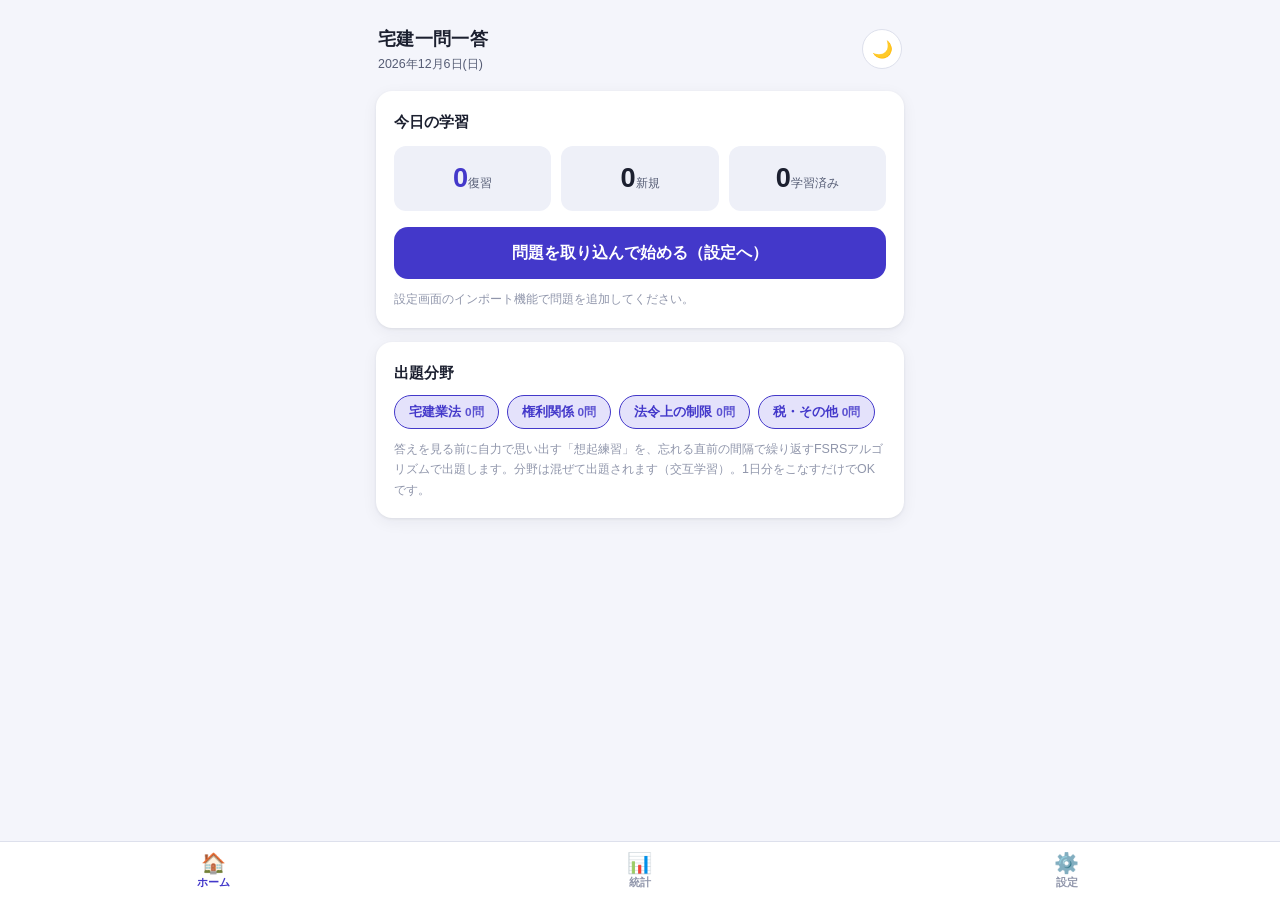
==== index.html @ 61429b27 "テーマ別学習モードを追加（章・節を選んで集中演習） - 教材情報JSONで章(民法総則・物権など)・節(意思表示・代理など)を全カードに付与 - ホームに「テーマを絞って学習する」ボタンとテーマ選択画" ====
<!DOCTYPE html>
<html lang="ja">
<head>
<meta charset="UTF-8">
<meta name="viewport" content="width=device-width, initial-scale=1.0, viewport-fit=cover">
<meta name="theme-color" content="#4338ca">
<title>宅建一問一答</title>
<link rel="manifest" href="manifest.json">
<link rel="icon" href="icon.svg" type="image/svg+xml">
<link rel="apple-touch-icon" href="icon.svg">
<style>
:root {
  --bg: #f4f5fb;
  --surface: #ffffff;
  --surface2: #eef0f8;
  --ink: #1c2030;
  --ink2: #565d75;
  --ink3: #9096ab;
  --brand: #4338ca;
  --brand-ink: #ffffff;
  --brand-soft: #e4e2fb;
  --good: #157347;
  --good-soft: #d9f2e5;
  --bad: #b3261e;
  --bad-soft: #fbe2e0;
  --line: #dde0ec;
  --shadow: 0 1px 3px rgba(28,32,48,.08), 0 4px 16px rgba(28,32,48,.06);
  --radius: 16px;
}
:root[data-mode="dark"] {
  --bg: #12141c;
  --surface: #1c1f2b;
  --surface2: #262a3a;
  --ink: #eceef6;
  --ink2: #a8aec4;
  --ink3: #6b7189;
  --brand: #8b85f4;
  --brand-ink: #14122e;
  --brand-soft: #2d2a55;
  --good: #4fc98b;
  --good-soft: #17362a;
  --bad: #f2867e;
  --bad-soft: #46211f;
  --line: #333850;
  --shadow: 0 1px 3px rgba(0,0,0,.4);
}
* { margin: 0; padding: 0; box-sizing: border-box; -webkit-tap-highlight-color: transparent; }
html { font-size: 16px; }
body {
  font-family: -apple-system, BlinkMacSystemFont, "Hiragino Sans", "Noto Sans JP", "Yu Gothic UI", sans-serif;
  background: var(--bg);
  color: var(--ink);
  line-height: 1.65;
  min-height: 100dvh;
}
#app { max-width: 560px; margin: 0 auto; padding: 16px 16px calc(84px + env(safe-area-inset-bottom)); }
.view { display: none; }
.view.active { display: block; animation: fadein .18s ease; }
@keyframes fadein { from { opacity: 0; transform: translateY(4px); } to { opacity: 1; transform: none; } }

.appbar { display: flex; align-items: center; justify-content: space-between; padding: 8px 2px 16px; }
.appbar h1 { font-size: 1.15rem; font-weight: 700; letter-spacing: .02em; }
.appbar .sub { font-size: .78rem; color: var(--ink2); }
#modeBtn { background: var(--surface); border: 1px solid var(--line); border-radius: 50%; width: 40px; height: 40px; font-size: 1.05rem; cursor: pointer; }

.card { background: var(--surface); border-radius: var(--radius); box-shadow: var(--shadow); padding: 18px; margin-bottom: 14px; }
.card h2 { font-size: .95rem; font-weight: 700; margin-bottom: 10px; }
.muted { color: var(--ink2); font-size: .85rem; }
.small { font-size: .78rem; color: var(--ink3); }

.today-grid { display: flex; gap: 10px; margin: 12px 0 16px; }
.stat-tile { flex: 1; background: var(--surface2); border-radius: 12px; padding: 10px 12px; text-align: center; }
.stat-tile .num { font-size: 1.7rem; font-weight: 800; font-variant-numeric: tabular-nums; }
.stat-tile .lbl { font-size: .74rem; color: var(--ink2); }
.stat-tile.due .num { color: var(--brand); }

.btn {
  display: block; width: 100%; border: none; border-radius: 14px;
  padding: 15px; font-size: 1.02rem; font-weight: 700; cursor: pointer;
  font-family: inherit; transition: transform .06s ease, opacity .15s;
}
.btn:active { transform: scale(.985); }
.btn:disabled { opacity: .45; cursor: default; }
.btn-primary { background: var(--brand); color: var(--brand-ink); }
.btn-ghost { background: var(--surface2); color: var(--ink); }
.btn-row { display: flex; gap: 10px; }
.btn-row .btn { flex: 1; }

.chips { display: flex; flex-wrap: wrap; gap: 8px; }
.chip {
  border: 1.5px solid var(--line); background: var(--surface); color: var(--ink2);
  border-radius: 999px; padding: 7px 14px; font-size: .84rem; font-weight: 600;
  cursor: pointer; font-family: inherit;
}
.chip.on { background: var(--brand-soft); border-color: var(--brand); color: var(--brand); }
.chip .cnt { font-size: .74rem; opacity: .85; margin-left: 4px; font-variant-numeric: tabular-nums; }

/* study */
.study-top { display: flex; align-items: center; gap: 12px; margin-bottom: 12px; }
#quitBtn { background: none; border: none; font-size: 1.3rem; color: var(--ink3); cursor: pointer; padding: 4px 8px; }
#delCardBtn { background: none; border: none; font-size: 1.1rem; color: var(--ink3); cursor: pointer; padding: 4px 6px; }
.progressbar { flex: 1; height: 8px; background: var(--surface2); border-radius: 99px; overflow: hidden; }
.progressbar > div { height: 100%; background: var(--brand); border-radius: 99px; width: 0%; transition: width .25s ease; }
#remainTxt { font-size: .8rem; color: var(--ink2); font-variant-numeric: tabular-nums; white-space: nowrap; }

.qmeta { display: flex; gap: 8px; align-items: center; margin-bottom: 10px; }
.badge { font-size: .72rem; font-weight: 700; padding: 3px 10px; border-radius: 99px; background: var(--brand-soft); color: var(--brand); }
.badge.newq { background: var(--good-soft); color: var(--good); }
#qText { font-size: 1.06rem; font-weight: 600; line-height: 1.8; min-height: 7.2em; }

.ox-row { display: flex; gap: 12px; margin-top: 16px; }
.ox { flex: 1; border: 2px solid var(--line); background: var(--surface); border-radius: 16px; padding: 18px 0 14px; cursor: pointer; font-family: inherit; }
.ox .mark { font-size: 1.9rem; font-weight: 800; display: block; line-height: 1.2; }
.ox .lbl { font-size: .78rem; color: var(--ink2); }
.ox-o .mark { color: var(--good); }
.ox-x .mark { color: var(--bad); }
.ox:active { transform: scale(.98); }

.result { border-radius: 14px; padding: 12px 14px; margin-bottom: 12px; font-weight: 700; display: flex; align-items: center; gap: 10px; }
.result .ic { font-size: 1.3rem; }
.result.ok { background: var(--good-soft); color: var(--good); }
.result.ng { background: var(--bad-soft); color: var(--bad); }
.exp-label { font-size: .76rem; font-weight: 700; color: var(--ink3); letter-spacing: .08em; margin-bottom: 4px; }
#expText { font-size: .93rem; color: var(--ink); }
.rate-row { display: flex; gap: 8px; margin-top: 16px; }
.rate-row .btn { flex: 1; padding: 12px 4px; font-size: .92rem; }
.rate-row .iv { display: block; font-size: .7rem; font-weight: 600; opacity: .75; margin-top: 2px; }
.btn-hard { background: var(--surface2); color: var(--ink); }
.btn-good { background: var(--brand); color: var(--brand-ink); }
.btn-easy { background: var(--good-soft); color: var(--good); }

.card-img { width: 100%; border-radius: 12px; border: 1px solid var(--line); margin-top: 4px; }

/* themes */
.theme-cat { font-size: .8rem; font-weight: 700; color: var(--ink3); letter-spacing: .06em; margin: 16px 2px 6px; }
.theme-ch {
  width: 100%; text-align: left; font-family: inherit; cursor: pointer;
  background: var(--surface); border: none; border-bottom: 1px solid var(--line);
  padding: 13px 14px; font-size: .95rem; font-weight: 700; color: var(--ink);
  display: flex; justify-content: space-between; align-items: center; gap: 8px;
}
.theme-ch .cnt, .theme-se .cnt { font-size: .76rem; font-weight: 600; color: var(--ink2); white-space: nowrap; }
.theme-ch .cnt b { color: var(--brand); }
.theme-group { background: var(--surface); border-radius: var(--radius); box-shadow: var(--shadow); overflow: hidden; margin-bottom: 10px; }
.theme-group .theme-ch:last-child { border-bottom: none; }
.theme-se {
  width: 100%; text-align: left; font-family: inherit; cursor: pointer;
  background: var(--surface2); border: none; border-bottom: 1px solid var(--line);
  padding: 11px 14px 11px 26px; font-size: .88rem; color: var(--ink);
  display: flex; justify-content: space-between; align-items: center; gap: 8px;
}
.theme-se:active, .theme-ch:active { opacity: .7; }
#aImg { margin-bottom: 4px; }

/* crop */
#cropStage { position: relative; touch-action: none; user-select: none; -webkit-user-select: none; }
#cropCanvas { width: 100%; display: block; border-radius: 8px; }
#cropRect { position: absolute; border: 2px solid var(--brand); background: rgba(99,88,235,.16); display: none; pointer-events: none; border-radius: 2px; }

/* done */
.done-hero { text-align: center; padding: 30px 0 10px; }
.done-hero .big { font-size: 2.6rem; }
.done-hero h2 { font-size: 1.2rem; margin: 8px 0 4px; }

/* stats */
.bar-row { margin-bottom: 14px; }
.bar-row .bar-head { display: flex; justify-content: space-between; font-size: .84rem; margin-bottom: 4px; }
.bar-row .bar-head b { font-weight: 700; }
.bar-track { height: 10px; background: var(--surface2); border-radius: 99px; overflow: hidden; }
.bar-fill { height: 100%; background: var(--brand); border-radius: 99px; }
.bar-fill.mastered { background: var(--good); }
table.mini { width: 100%; border-collapse: collapse; font-size: .85rem; }
table.mini td { padding: 6px 4px; border-bottom: 1px solid var(--line); }
table.mini td:last-child { text-align: right; font-variant-numeric: tabular-nums; }
table.mini tr:last-child td { border-bottom: none; }

/* settings */
.set-row { display: flex; justify-content: space-between; align-items: center; padding: 10px 0; border-bottom: 1px solid var(--line); gap: 12px; }
.set-row:last-child { border-bottom: none; }
select, textarea, input[type="password"], input[type="text"] {
  font-family: inherit; font-size: .9rem; color: var(--ink);
  background: var(--surface2); border: 1px solid var(--line); border-radius: 10px; padding: 8px 10px;
}
input[type="password"], input[type="text"] { width: 100%; }
textarea { width: 100%; min-height: 110px; resize: vertical; }
.danger { color: var(--bad); }

/* bottom nav */
nav {
  position: fixed; bottom: 0; left: 0; right: 0; z-index: 10;
  background: var(--surface); border-top: 1px solid var(--line);
  display: flex; justify-content: space-around;
  padding: 6px 0 calc(6px + env(safe-area-inset-bottom));
}
nav button {
  background: none; border: none; font-family: inherit; cursor: pointer;
  color: var(--ink3); font-size: .68rem; font-weight: 600;
  display: flex; flex-direction: column; align-items: center; gap: 2px; width: 72px; padding: 4px 0;
}
nav button .ic { font-size: 1.25rem; line-height: 1.1; }
nav button.on { color: var(--brand); }
body.studying nav { display: none; }

.toast {
  position: fixed; left: 50%; bottom: 100px; transform: translateX(-50%);
  background: var(--ink); color: var(--bg); padding: 10px 18px; border-radius: 99px;
  font-size: .85rem; font-weight: 600; opacity: 0; pointer-events: none; transition: opacity .25s; z-index: 50;
  max-width: 90vw; text-align: center;
}
.toast.show { opacity: .95; }
</style>
</head>
<body>
<div id="app">

  <!-- ホーム -->
  <section id="view-home" class="view active">
    <div class="appbar">
      <div>
        <h1>宅建一問一答</h1>
        <div class="sub" id="homeDate"></div>
      </div>
      <button id="modeBtn" title="表示モード切替">🌙</button>
    </div>

    <div class="card">
      <h2>今日の学習</h2>
      <div class="today-grid">
        <div class="stat-tile due"><span class="num" id="dueNum">0</span><span class="lbl">復習</span></div>
        <div class="stat-tile"><span class="num" id="newNum">0</span><span class="lbl">新規</span></div>
        <div class="stat-tile"><span class="num" id="doneNum">0</span><span class="lbl">学習済み</span></div>
      </div>
      <button class="btn btn-primary" id="startBtn">学習を始める</button>
      <button class="btn btn-ghost" id="themeBtn" style="margin-top:8px; display:none;">テーマを絞って学習する</button>
      <button class="btn btn-ghost" id="extraBtn" style="margin-top:8px; display:none;">追加で学習する（＋10問）</button>
      <p class="small" id="streakTxt" style="margin-top:10px;"></p>
    </div>

    <div class="card">
      <h2>出題分野</h2>
      <div class="chips" id="catChips"></div>
      <div id="rankFilterWrap" style="display:none;">
        <p class="small" style="margin:12px 0 6px;">重要度（教材のRank）</p>
        <div class="chips" id="rankChips"></div>
      </div>
      <p class="small" style="margin-top:10px;">答えを見る前に自力で思い出す「想起練習」を、忘れる直前の間隔で繰り返すFSRSアルゴリズムで出題します。分野は混ぜて出題されます（交互学習）。1日分をこなすだけでOKです。</p>
    </div>
  </section>

  <!-- 学習 -->
  <section id="view-study" class="view">
    <div class="study-top">
      <button id="quitBtn" title="学習を中断">✕</button>
      <div class="progressbar"><div id="progFill"></div></div>
      <span id="remainTxt"></span>
      <button id="delCardBtn" title="このカードを削除">🗑</button>
    </div>
    <div class="card">
      <div class="qmeta">
        <span class="badge" id="qCat"></span>
        <span class="badge newq" id="qNew" style="display:none;">新規</span>
      </div>
      <p id="qText"></p>
      <img id="qImg" alt="問題画像" class="card-img" style="display:none;">

      <div class="ox-row" id="oxRow">
        <button class="ox ox-o" id="btnO"><span class="mark">○</span><span class="lbl">正しい</span></button>
        <button class="ox ox-x" id="btnX"><span class="mark">×</span><span class="lbl">誤り</span></button>
      </div>
      <div id="revealRow" style="display:none; margin-top:16px;">
        <button class="btn btn-primary" id="revealBtn">答えを見る</button>
      </div>

      <div id="answerArea" style="display:none;">
        <div class="result" id="resultBanner"><span class="ic"></span><span class="txt"></span></div>
        <p class="exp-label" id="expLabel">解説</p>
        <p id="expText"></p>
        <img id="aImg" alt="解答画像" class="card-img" style="display:none;">
        <div class="rate-row" id="rateRow"></div>
      </div>
    </div>
  </section>

  <!-- 学習完了 -->
  <section id="view-done" class="view">
    <div class="card done-hero">
      <div class="big">🎉</div>
      <h2>今日のセッション完了！</h2>
      <p class="muted" id="doneSummary"></p>
      <div class="today-grid" style="margin-top:18px;">
        <div class="stat-tile"><span class="num" id="doneCorrect">0</span><span class="lbl">正解 ✓</span></div>
        <div class="stat-tile"><span class="num" id="doneWrong">0</span><span class="lbl">不正解 ✗</span></div>
        <div class="stat-tile"><span class="num" id="doneAcc">-</span><span class="lbl">正答率</span></div>
      </div>
      <button class="btn btn-primary" id="doneHomeBtn" style="margin-top:10px;">ホームへ戻る</button>
    </div>
  </section>

  <!-- 画像切り出し -->
  <section id="view-crop" class="view">
    <div class="study-top">
      <button id="cropQuit" title="切り出しを終了">✕</button>
      <div style="flex:1;">
        <b id="cropStep" style="font-size:.95rem;"></b>
        <div class="small" id="cropInfo"></div>
      </div>
    </div>
    <div class="card" style="padding:12px;">
      <div id="cropStage">
        <canvas id="cropCanvas"></canvas>
        <div id="cropRect"></div>
      </div>
      <div class="btn-row" style="margin-top:10px;">
        <button class="btn btn-ghost" id="cropRetryBtn">選び直す</button>
        <button class="btn btn-primary" id="cropSaveBtn" disabled>問題として保存</button>
      </div>
      <button class="btn btn-ghost" id="cropNextPageBtn" style="margin-top:8px;">別のページ画像を開く</button>
    </div>
  </section>

  <!-- テーマ別学習 -->
  <section id="view-themes" class="view">
    <div class="appbar">
      <div style="display:flex; align-items:center; gap:8px;">
        <button id="themesBackBtn" style="background:none;border:none;font-size:1.2rem;color:var(--ink3);cursor:pointer;padding:4px 8px;">←</button>
        <h1>テーマ別学習</h1>
      </div>
    </div>
    <p class="small" style="margin:0 2px 12px;">章をタップすると節が開きます。テーマ学習では、そのテーマの全問題（復習期限が来ていないものも含む）を出題します。評価は通常どおり復習スケジュールに反映されます。</p>
    <div id="themeList"></div>
  </section>

  <!-- 統計 -->
  <section id="view-stats" class="view">
    <div class="appbar"><h1>統計</h1></div>
    <div class="card">
      <div class="today-grid">
        <div class="stat-tile"><span class="num" id="stTotal">0</span><span class="lbl">総問題数</span></div>
        <div class="stat-tile"><span class="num" id="stLearned">0</span><span class="lbl">学習済み</span></div>
        <div class="stat-tile"><span class="num" id="stMastered">0</span><span class="lbl">習得済み</span></div>
      </div>
      <p class="small">「習得済み」は復習間隔が3週間以上に達した問題です。</p>
    </div>
    <div class="card">
      <h2>分野別の進捗</h2>
      <div id="catBars"></div>
    </div>
    <div class="card">
      <h2>これからの復習予定</h2>
      <table class="mini" id="forecastTable"></table>
    </div>
    <div class="card">
      <h2>学習記録</h2>
      <table class="mini" id="recordTable"></table>
      <p class="small" id="statsHint" style="margin-top:10px;"></p>
    </div>
  </section>

  <!-- 設定 -->
  <section id="view-settings" class="view">
    <div class="appbar"><h1>設定</h1></div>
    <div class="card">
      <div class="set-row">
        <div>1日の新規問題数<br><span class="small">毎日新しく学ぶ問題の上限</span></div>
        <select id="newPerDaySel">
          <option value="10">10問</option>
          <option value="20" selected>20問</option>
          <option value="30">30問</option>
          <option value="50">50問</option>
          <option value="9999">無制限</option>
        </select>
      </div>
      <div class="set-row">
        <div>目標保持率<br><span class="small">復習時に覚えていられる確率の目標。高くするほど復習間隔が短くなり、復習量が増えます（90%推奨）</span></div>
        <select id="retentionSel">
          <option value="0.97">97%</option>
          <option value="0.95">95%</option>
          <option value="0.90">90%（推奨）</option>
          <option value="0.85">85%</option>
          <option value="0.80">80%</option>
        </select>
      </div>
    </div>
    <div class="card">
      <h2>問題の追加（インポート）</h2>
      <p class="small" style="margin-bottom:8px;">
        お手持ちの問題集を取り込めます（詳しい手順はIMPORT_GUIDE.mdを参照）。<b>テキスト形式</b>：1問ごとに<br>
        <code>Q. 問題文</code><br>
        <code>A. ○ 解説文</code>（答えが誤りなら ×）<br>
        の2行（複数行可）を並べて貼り付けます。「問1」等の番号行も Q として認識します。<br>
        <b>JSON形式</b>も可：<code>[{"q":"問題文","a":true,"exp":"解説","cat":"宅建業法"}]</code>
      </p>
      <div class="set-row" style="border-bottom:none; padding:4px 0 10px;">
        <div>取り込む分野<br><span class="small">テキスト形式のとき全問に適用</span></div>
        <select id="importCatSel">
          <option value="gyo">宅建業法</option>
          <option value="ken">権利関係</option>
          <option value="hor">法令上の制限</option>
          <option value="zei">税・その他</option>
        </select>
      </div>
      <textarea id="importArea" placeholder="Q. 問題文をここに&#10;A. ○ 解説をここに&#10;Q. 次の問題文…&#10;A. × 解説…"></textarea>
      <button class="btn btn-ghost" id="importBtn" style="margin-top:8px;">問題を追加する</button>
      <p class="small" id="customCount" style="margin-top:8px;"></p>
    </div>
    <div class="card">
      <h2>画像カード（スクショから作成）</h2>
      <p class="small" style="margin-bottom:8px;">
        お手持ちの教材のページを撮影・スクショした画像から、問題と解答の部分を切り出してフラッシュカードにできます。
        カードは「答えを見る」→「もう一度／難しい／普通／簡単」で評価するAnki方式で出題されます。
        画像は<b>この端末のブラウザ内にのみ</b>保存されます。他人への配布は行わないでください。
      </p>
      <div class="set-row" style="border-bottom:none; padding:4px 0 10px;">
        <div>取り込む分野</div>
        <select id="imgCatSel">
          <option value="gyo">宅建業法</option>
          <option value="ken">権利関係</option>
          <option value="hor">法令上の制限</option>
          <option value="zei">税・その他</option>
        </select>
      </div>
      <button class="btn btn-primary" id="cropStartBtn">ページ画像から切り出して追加</button>
      <button class="btn btn-ghost" id="zipAddBtn" style="margin-top:8px;">ZIPファイルから一括追加</button>
      <button class="btn btn-ghost" id="pairAddBtn" style="margin-top:8px;">切り出し済み画像をペアで追加</button>
      <button class="btn btn-ghost" id="rankBtn" style="margin-top:8px;">ランク・テーマ情報を取り込む（JSON）</button>
      <input type="file" id="rankFile" accept=".json,application/json" style="display:none;">
      <input type="file" id="cropFile" accept="image/*" style="display:none;">
      <input type="file" id="pairFiles" accept="image/*" multiple style="display:none;">
      <input type="file" id="zipFile" accept=".zip,application/zip" style="display:none;">
      <p class="small" style="margin-top:8px;">「ペアで追加」は、問題画像→解答画像の順に交互に並ぶよう選択してください（ファイル名順に2枚ずつ組になります）。</p>
      <p class="small" id="imgCount" style="margin-top:4px;"></p>
      <button class="btn btn-ghost" id="imgDedupBtn" style="margin-top:8px; display:none;">重複カードを削除</button>
      <button class="btn btn-ghost danger" id="imgOrphanBtn" style="margin-top:8px; display:none;">画像のないカードを削除</button>
      <button class="btn btn-ghost danger" id="imgDeleteBtn" style="margin-top:8px; display:none;">画像カードを全削除</button>
      <p class="small" style="margin-top:6px;">個別のカードは、学習画面の右上の🗑ボタンで削除できます。</p>
    </div>

    <div class="card">
      <h2>デバイス間同期</h2>
      <p class="small" style="margin-bottom:8px;">
        GitHubの非公開Gistを使って、スマホ・PC・タブレット間で学習記録を同期します。
        同期されるのは学習記録・カードの進捗のみで、<b>教材の画像はアップロードされません</b>（各デバイスで初回にZIPを取り込むと履歴に自動接続されます）。<br>
        トークンの作り方：GitHub → Settings → Developer settings → Personal access tokens →
        <b>Tokens (classic)</b> → Generate new token (classic) → スコープは <b>gist のみ</b>にチェック → 生成された ghp_… を下に貼り付け。
      </p>
      <input type="password" id="ghToken" placeholder="ghp_ で始まるトークンを貼り付け" autocomplete="off">
      <div class="btn-row" style="margin-top:8px;">
        <button class="btn btn-ghost" id="tokenSaveBtn">接続</button>
        <button class="btn btn-primary" id="syncBtn">今すぐ同期</button>
      </div>
      <button class="btn btn-ghost danger" id="syncResetBtn" style="margin-top:8px;">同期リセット（この端末を正とする）</button>
      <p class="small" style="margin-top:6px;">同期リセットは、この端末に画像があるカードだけを残し、それ以外（古いカードなど）を同期データごと全デバイスから削除します。教材を新版に入れ替えたときの完全移行に使います。</p>
      <p class="small" id="syncStatus" style="margin-top:8px;"></p>
    </div>

    <div class="card">
      <h2>データ管理</h2>
      <div class="btn-row">
        <button class="btn btn-ghost" id="exportBtn">バックアップ書出し</button>
        <button class="btn btn-ghost" id="restoreBtn">読込み</button>
      </div>
      <input type="file" id="restoreFile" accept="application/json" style="display:none;">
      <button class="btn btn-ghost danger" id="resetBtn" style="margin-top:8px;">学習履歴をリセット</button>
      <p class="small" style="margin-top:10px;">学習データはこの端末のブラウザ内にのみ保存されます。機種変更の前にはバックアップの書出しをおすすめします。</p>
    </div>
    <p class="small" id="verTxt" style="text-align:center; margin:4px 0 8px;"></p>
  </section>
</div>

<nav>
  <button data-nav="home" class="on"><span class="ic">🏠</span>ホーム</button>
  <button data-nav="stats"><span class="ic">📊</span>統計</button>
  <button data-nav="settings"><span class="ic">⚙️</span>設定</button>
</nav>

<div class="toast" id="toast"></div>

<script src="data.js"></script>
<script src="app.js"></script>
</body>
</html>
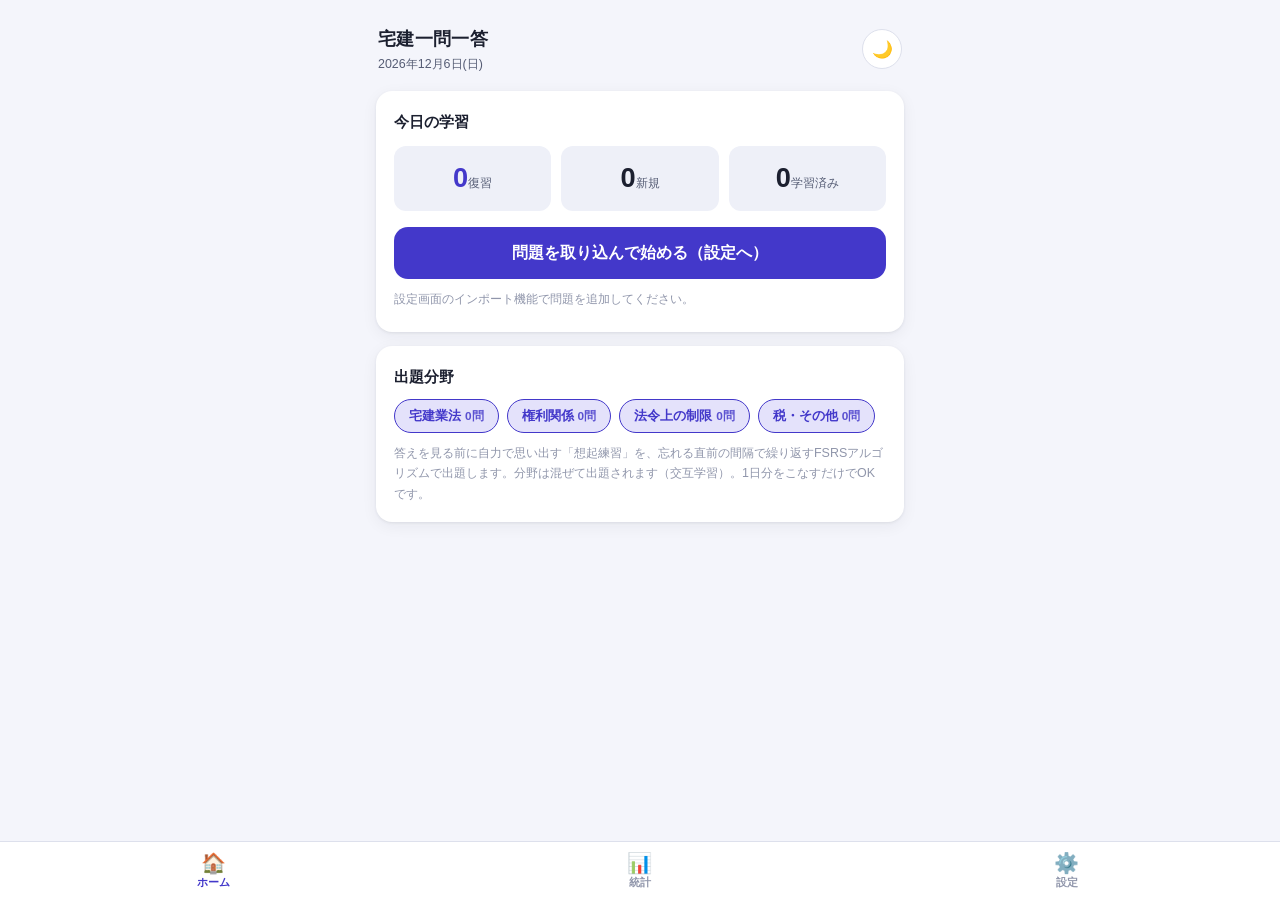
==== commit 8aa7cd87: "試験日カウントダウンと必要ペース表示を追加 - 設定に試験日（既定2026-10-18）を追加 - ホームに残り日数・未学習数・1日の必要新規ペースを表示 - 試験2週間前からは復習専念を促す表示に切" ====
--- a/index.html
+++ b/index.html
@@ -230,10 +230,12 @@
         <div class="stat-tile"><span class="num" id="newNum">0</span><span class="lbl">新規</span></div>
         <div class="stat-tile"><span class="num" id="doneNum">0</span><span class="lbl">学習済み</span></div>
       </div>
-      <button class="btn btn-primary" id="startBtn">学習を始める</button>
-      <button class="btn btn-ghost" id="themeBtn" style="margin-top:8px; display:none;">テーマを絞って学習する</button>
+      <button class="btn btn-primary" id="startBtn">復習する</button>
+      <button class="btn btn-ghost" id="themeBtn" style="margin-top:8px; display:none;">テーマを絞って学習する（新規学習）</button>
+      <button class="btn btn-ghost" id="randomBtn" style="margin-top:8px; display:none;">ランダム学習（復習＋新規ミックス）</button>
       <button class="btn btn-ghost" id="extraBtn" style="margin-top:8px; display:none;">追加で学習する（＋10問）</button>
       <p class="small" id="streakTxt" style="margin-top:10px;"></p>
+      <p class="small" id="examTxt" style="margin-top:4px;"></p>
     </div>
 
     <div class="card">
@@ -326,7 +328,7 @@
         <h1>テーマ別学習</h1>
       </div>
     </div>
-    <p class="small" style="margin:0 2px 12px;">章をタップすると節が開きます。テーマ学習では、そのテーマの全問題（復習期限が来ていないものも含む）を出題します。評価は通常どおり復習スケジュールに反映されます。</p>
+    <p class="small" style="margin:0 2px 12px;">章をタップすると節が開きます。テーマ学習では「要復習→新規」の順に出題します（復習期限前の問題は出しません）。✅は全問学習済みのテーマです。評価は通常どおり復習スケジュールに反映されます。</p>
     <div id="themeList"></div>
   </section>
 
@@ -369,6 +371,10 @@
           <option value="50">50問</option>
           <option value="9999">無制限</option>
         </select>
+      </div>
+      <div class="set-row">
+        <div>試験日<br><span class="small">ホームにカウントダウンと1日の必要ペースを表示します</span></div>
+        <input type="date" id="examDateInp" style="background:var(--surface2); border:1px solid var(--line); border-radius:10px; padding:8px 10px; font-family:inherit; color:var(--ink);">
       </div>
       <div class="set-row">
         <div>目標保持率<br><span class="small">復習時に覚えていられる確率の目標。高くするほど復習間隔が短くなり、復習量が増えます（90%推奨）</span></div>
